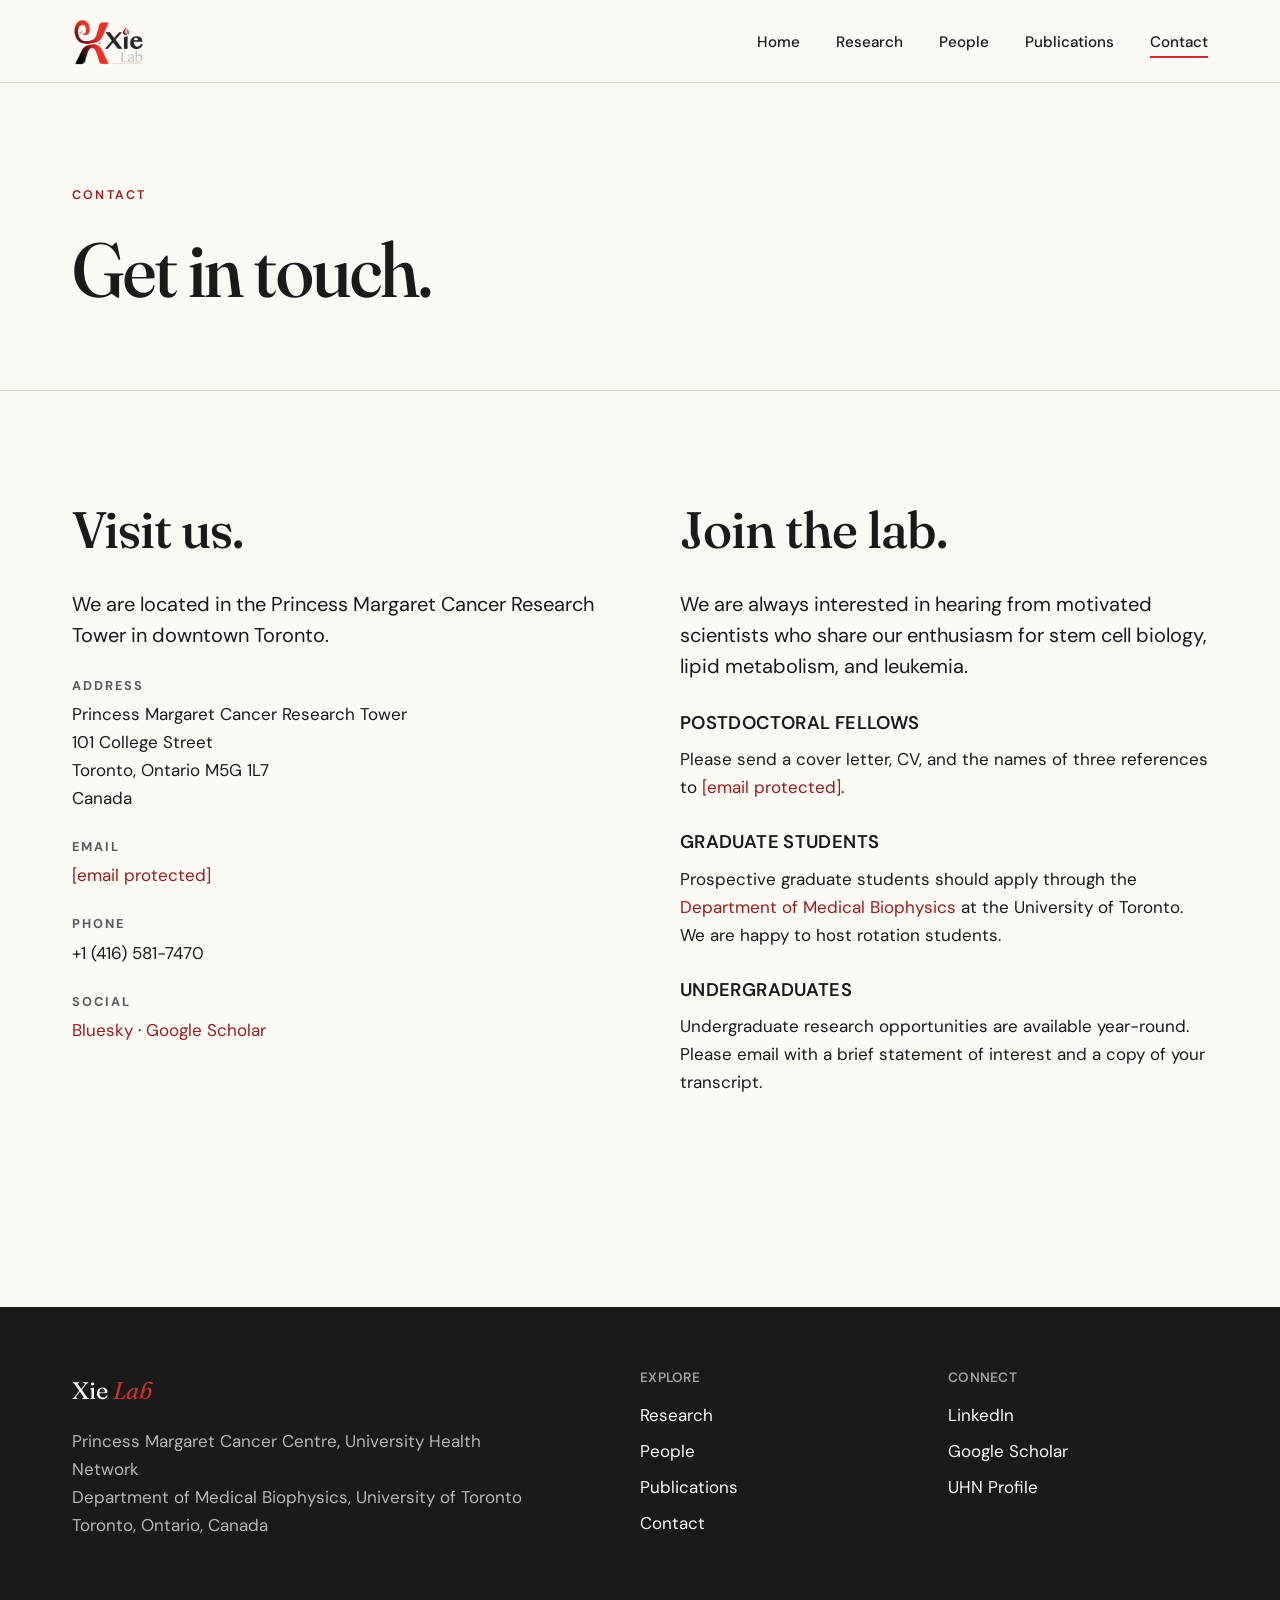
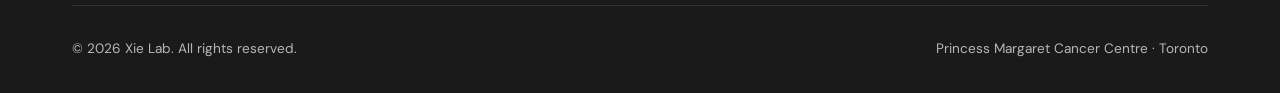
==== contact.html @ 69096cea "Update link from Bluesky to LinkedIn" ====
<!DOCTYPE html>
<html lang="en">
<head>
  <meta charset="UTF-8">
  <meta name="viewport" content="width=device-width, initial-scale=1.0">
  <title>Contact — Xie Lab</title>
  <link rel="preconnect" href="https://fonts.googleapis.com">
  <link rel="preconnect" href="https://fonts.gstatic.com" crossorigin>
  <link href="https://fonts.googleapis.com/css2?family=Fraunces:ital,opsz,wght,SOFT@0,9..144,300..700,30..100;1,9..144,300..700,30..100&family=DM+Sans:wght@400;500;600;700&display=swap" rel="stylesheet">
  <link rel="icon" type="image/png" href="xie_logo.png">
  <style>
/* ============================================================
   Xie Lab — Stylesheet
   Fonts: Fraunces (display) + DM Sans (body) via Google Fonts
   ============================================================ */

:root {
  --bg: #FBF9F4;
  --bg-alt: #F2EBE3;
  --ink: #1A1A1A;
  --ink-muted: #5A5A5A;
  --rule: #D9D3C5;
  --brand: #9B1B1B;        /* deep crimson — matches logo */
  --brand-soft: #B8302E;
  --accent: #C8312D;       /* brighter red for stats/CTAs */
  --max: 1200px;
}

* { box-sizing: border-box; margin: 0; padding: 0; }

html { scroll-behavior: smooth; }

body {
  background: var(--bg);
  color: var(--ink);
  font-family: 'DM Sans', system-ui, sans-serif;
  font-size: 17px;
  line-height: 1.65;
  -webkit-font-smoothing: antialiased;
}

/* ---------- Typography ---------- */
h1, h2, h3, h4 {
  font-family: 'Fraunces', Georgia, serif;
  font-weight: 500;
  line-height: 1.05;
  letter-spacing: -0.02em;
  color: var(--ink);
}

h1 { font-size: clamp(2.5rem, 6vw, 5.5rem); font-variation-settings: "SOFT" 30, "opsz" 144; }
h2 { font-size: clamp(2rem, 4vw, 3.25rem); }
h3 { font-size: clamp(1.4rem, 2.5vw, 2rem); font-weight: 400; font-style: italic; }
h4 { font-size: 1.15rem; font-weight: 600; letter-spacing: 0.02em; text-transform: uppercase; font-family: 'DM Sans', sans-serif; }

p { margin-bottom: 1.1em; }
p.lead { font-size: 1.25rem; line-height: 1.55; color: var(--ink); max-width: 60ch; }

a { color: var(--brand); text-decoration: none; transition: color .2s; }
a:hover { color: var(--accent); }

.eyebrow {
  font-size: 0.78rem;
  font-weight: 600;
  letter-spacing: 0.18em;
  text-transform: uppercase;
  color: var(--brand);
  margin-bottom: 1.5rem;
  display: inline-block;
}

/* ---------- Layout ---------- */
.container { max-width: var(--max); margin: 0 auto; padding: 0 2rem; }
.container-narrow { max-width: 780px; margin: 0 auto; padding: 0 2rem; }

section { padding: 7rem 0; }

/* ---------- Header / Nav ---------- */
.site-header {
  position: sticky;
  top: 0;
  z-index: 100;
  background: rgba(251, 249, 244, 0.92);
  backdrop-filter: blur(10px);
  border-bottom: 1px solid var(--rule);
}
.nav {
  max-width: var(--max);
  margin: 0 auto;
  padding: 1rem 2rem;
  display: flex;
  align-items: center;
  justify-content: space-between;
}
.nav-logo img {
  height: 50px;
  width: auto;
  display: block;
}
.nav-links { display: flex; gap: 2.25rem; list-style: none; align-items: center; }
.nav-links a {
  color: var(--ink);
  font-size: 0.95rem;
  font-weight: 500;
  position: relative;
  padding: 0.25rem 0;
}
.nav-links a::after {
  content: '';
  position: absolute;
  left: 0; bottom: -2px;
  width: 0; height: 2px;
  background: var(--accent);
  transition: width .3s ease;
}
.nav-links a:hover::after,
.nav-links a.active::after { width: 100%; }

.nav-toggle { display: none; background: none; border: 0; font-size: 1.5rem; cursor: pointer; color: var(--ink); }

/* ---------- Hero ---------- */
.hero {
  padding: 6rem 0 5rem;
  position: relative;
  overflow: hidden;
}
.hero-grid {
  display: grid;
  grid-template-columns: 1.1fr 1fr;
  gap: 4rem;
  align-items: center;
}
.hero h1 { margin-bottom: 1.5rem; }
.hero h1 em {
  font-style: italic;
  color: var(--brand);
  font-variation-settings: "SOFT" 100;
}
.hero-tag {
  font-size: 1.2rem;
  color: var(--ink-muted);
  max-width: 50ch;
  margin-bottom: 2.5rem;
}
.hero-cta { display: flex; gap: 1rem; flex-wrap: wrap; }

.hero-image {
  aspect-ratio: 4 / 5;
  background: linear-gradient(135deg, #C8312D 0%, #9B1B1B 60%, #5A0F0F 100%);
  border-radius: 4px;
  position: relative;
  overflow: hidden;
  box-shadow: 0 30px 60px -20px rgba(155, 27, 27, 0.4);
}
.hero-image::before {
  content: '';
  position: absolute;
  inset: 0;
  background:
    radial-gradient(circle at 30% 20%, rgba(255, 200, 100, 0.2), transparent 50%),
    radial-gradient(circle at 70% 80%, rgba(255, 255, 255, 0.12), transparent 50%);
}
.hero-image::after {
  content: '';
  position: absolute;
  inset: 0;
  background-image: url("data:image/svg+xml;utf8,<svg xmlns='http://www.w3.org/2000/svg' width='60' height='60'><circle cx='30' cy='30' r='1' fill='white' opacity='0.3'/></svg>");
  opacity: 0.4;
}

/* ---------- Buttons ---------- */
.btn {
  display: inline-block;
  padding: 0.95rem 1.8rem;
  font-size: 0.95rem;
  font-weight: 600;
  letter-spacing: 0.02em;
  border-radius: 2px;
  transition: all .25s;
  cursor: pointer;
  border: 1.5px solid transparent;
}
.btn-primary {
  background: var(--brand);
  color: var(--bg);
  border-color: var(--brand);
}
.btn-primary:hover { background: var(--accent); border-color: var(--accent); color: white; }
.btn-ghost {
  background: transparent;
  color: var(--ink);
  border-color: var(--ink);
}
.btn-ghost:hover { background: var(--ink); color: var(--bg); }

.arrow-link {
  display: inline-flex;
  align-items: center;
  gap: 0.5rem;
  font-weight: 600;
  font-size: 0.95rem;
  color: var(--brand);
  text-transform: uppercase;
  letter-spacing: 0.1em;
}
.arrow-link::after {
  content: '→';
  transition: transform .2s;
}
.arrow-link:hover::after { transform: translateX(4px); }

/* ---------- Mission / story sections ---------- */
.story { background: var(--bg-alt); }
.story-block { display: grid; grid-template-columns: 1fr 1fr; gap: 5rem; align-items: start; }
.story-block + .story-block { margin-top: 6rem; }
.story-block.reverse { direction: rtl; }
.story-block.reverse > * { direction: ltr; }

/* ---------- Stat callout ---------- */
.stat-callout {
  text-align: center;
  padding: 6rem 2rem;
  border-top: 1px solid var(--rule);
  border-bottom: 1px solid var(--rule);
  background: var(--bg);
}
.stat-number {
  font-family: 'Fraunces', serif;
  font-size: clamp(7rem, 18vw, 14rem);
  font-weight: 300;
  line-height: 1;
  color: var(--accent);
  font-variation-settings: "SOFT" 100, "opsz" 144;
  display: block;
  margin: 0.5rem 0;
}
.stat-label {
  font-size: 0.85rem;
  font-weight: 600;
  letter-spacing: 0.25em;
  text-transform: uppercase;
  color: var(--ink-muted);
}

/* ---------- Research areas ---------- */
.research-grid {
  display: grid;
  grid-template-columns: repeat(3, 1fr);
  gap: 0;
  margin-top: 4rem;
  border-top: 1px solid var(--rule);
}
.research-card {
  padding: 3rem 2rem;
  border-right: 1px solid var(--rule);
  border-bottom: 1px solid var(--rule);
  transition: background .25s;
  display: block;
  color: var(--ink);
}
.research-card:last-child { border-right: none; }
.research-card:hover { background: var(--bg-alt); color: var(--ink); }
.research-num {
  font-family: 'Fraunces', serif;
  font-style: italic;
  font-size: 3rem;
  color: var(--accent);
  display: block;
  margin-bottom: 1rem;
}
.research-card h3 { margin-bottom: 1rem; font-style: normal; font-weight: 500; }

/* ---------- Funders ---------- */
.funders {
  background: var(--bg-alt);
  padding: 5rem 0;
  text-align: center;
}
.funders h4 { color: var(--ink-muted); margin-bottom: 3rem; }
.funder-grid {
  display: grid;
  grid-template-columns: repeat(auto-fit, minmax(160px, 1fr));
  gap: 2.5rem;
  max-width: 900px;
  margin: 0 auto;
  align-items: center;
}
.funder-logo {
  height: 60px;
  display: flex;
  align-items: center;
  justify-content: center;
  font-family: 'Fraunces', serif;
  font-style: italic;
  color: var(--ink-muted);
  border: 1px dashed var(--rule);
  border-radius: 4px;
  padding: 1rem;
  font-size: 0.9rem;
  text-align: center;
}

/* ---------- Footer ---------- */
.site-footer {
  background: var(--ink);
  color: var(--bg);
  padding: 4rem 0 2rem;
}
.site-footer a { color: var(--bg); }
.site-footer a:hover { color: var(--accent); }
.footer-grid {
  display: grid;
  grid-template-columns: 2fr 1fr 1fr;
  gap: 3rem;
  margin-bottom: 3rem;
}
.footer-grid h4 { color: var(--bg); opacity: 0.6; margin-bottom: 1rem; font-size: 0.85rem; }
.footer-grid ul { list-style: none; }
.footer-grid li { margin-bottom: 0.5rem; }
.footer-bottom {
  padding-top: 2rem;
  border-top: 1px solid rgba(255,255,255,0.15);
  display: flex;
  justify-content: space-between;
  font-size: 0.85rem;
  opacity: 0.7;
}
.footer-logo {
  font-family: 'Fraunces', serif;
  font-size: 1.5rem;
  color: var(--bg);
  margin-bottom: 1rem;
  display: block;
}
.footer-logo em { color: var(--accent); font-style: italic; }

/* ---------- Page Header (for inner pages) ---------- */
.page-header {
  padding: 6rem 0 4rem;
  border-bottom: 1px solid var(--rule);
}
.page-header h1 { margin-bottom: 1rem; }

/* ---------- People ---------- */
.people-section { padding: 5rem 0; }
.people-section + .people-section { padding-top: 0; }
.people-grid {
  display: grid;
  grid-template-columns: repeat(auto-fill, minmax(240px, 1fr));
  gap: 3rem;
  margin-top: 3rem;
}
.person-card .photo {
  aspect-ratio: 1 / 1.15;
  background: var(--bg-alt);
  border-radius: 2px;
  margin-bottom: 1rem;
  display: flex;
  align-items: center;
  justify-content: center;
  font-family: 'Fraunces', serif;
  font-style: italic;
  font-size: 3rem;
  color: var(--brand);
  background-image: linear-gradient(135deg, #F0DDD8 0%, #F2EBE3 100%);
}
.person-card h4 { font-size: 1.1rem; text-transform: none; letter-spacing: 0; margin-bottom: 0.25rem; font-family: 'DM Sans', sans-serif; }
.person-card p { font-size: 0.9rem; color: var(--ink-muted); margin: 0; }

/* ---------- Publications ---------- */
.pub-list { list-style: none; }
.pub-item {
  padding: 2rem 0;
  border-bottom: 1px solid var(--rule);
  display: grid;
  grid-template-columns: 80px 1fr;
  gap: 2rem;
  align-items: start;
}
.pub-year {
  font-family: 'Fraunces', serif;
  font-style: italic;
  font-size: 1.5rem;
  color: var(--accent);
}
.pub-title { font-weight: 600; margin-bottom: 0.5rem; font-size: 1.05rem; }
.pub-authors { color: var(--ink-muted); font-size: 0.95rem; margin-bottom: 0.5rem; }
.pub-journal { font-style: italic; font-size: 0.9rem; color: var(--ink-muted); }
.pub-journal a { color: var(--brand); font-style: normal; font-weight: 500; }

/* ---------- Contact ---------- */
.contact-grid { display: grid; grid-template-columns: 1fr 1fr; gap: 5rem; }
.contact-info p { margin-bottom: 0.5rem; }
.contact-info strong { display: block; font-size: 0.8rem; letter-spacing: 0.15em; text-transform: uppercase; color: var(--ink-muted); margin-top: 1.5rem; margin-bottom: 0.25rem; }

/* ---------- Animations ---------- */
@keyframes rise {
  from { opacity: 0; transform: translateY(20px); }
  to { opacity: 1; transform: translateY(0); }
}
.rise { animation: rise .8s ease-out backwards; }
.rise.d1 { animation-delay: 0.1s; }
.rise.d2 { animation-delay: 0.25s; }
.rise.d3 { animation-delay: 0.4s; }
.rise.d4 { animation-delay: 0.55s; }

/* ---------- Responsive ---------- */
@media (max-width: 860px) {
  section { padding: 4rem 0; }
  .hero { padding: 3rem 0; }
  .hero-grid,
  .story-block,
  .research-grid,
  .footer-grid,
  .contact-grid { grid-template-columns: 1fr; gap: 2.5rem; }
  .research-card { border-right: none; }
  .nav-logo img { height: 40px; }
  .nav-links {
    display: none;
    position: absolute;
    top: 100%; left: 0; right: 0;
    background: var(--bg);
    flex-direction: column;
    padding: 2rem;
    gap: 1.5rem;
    border-bottom: 1px solid var(--rule);
  }
  .nav-links.open { display: flex; }
  .nav-toggle { display: block; }
  .pub-item { grid-template-columns: 1fr; gap: 0.5rem; }
  .footer-bottom { flex-direction: column; gap: 1rem; }
}

</style>
</head>
<body>

  <header class="site-header">
    <nav class="nav">
      <a href="index.html" class="nav-logo"><img src="xie_logo.png" alt="Xie Lab"></a>
      <button class="nav-toggle" aria-label="Toggle menu">☰</button>
      <ul class="nav-links">
        <li><a href="index.html">Home</a></li>
        <li><a href="research.html">Research</a></li>
        <li><a href="people.html">People</a></li>
        <li><a href="publications.html">Publications</a></li>
        <li><a href="contact.html" class="active">Contact</a></li>
      </ul>
    </nav>
  </header>

  <section class="page-header">
    <div class="container">
      <span class="eyebrow rise">Contact</span>
      <h1 class="rise d1">Get in touch.</h1>
    </div>
  </section>

  <section>
    <div class="container">
      <div class="contact-grid">

        <div class="contact-info">
          <h2 style="margin-bottom: 2rem;">Visit us.</h2>

          <p class="lead">
            We are located in the Princess Margaret Cancer Research Tower in downtown Toronto.
          </p>

          <p><strong>Address</strong>
            Princess Margaret Cancer Research Tower<br>
            101 College Street<br>
            Toronto, Ontario M5G 1L7<br>
            Canada
          </p>

          <p><strong>Email</strong>
            <a href="mailto:[email protected]">[email protected]</a>
          </p>

          <p><strong>Phone</strong>
            +1 (416) 581-7470
          </p>

          <p><strong>Social</strong>
            <a href="https://bsky.app/profile/stephxie.bsky.social">Bluesky</a> ·
            <a href="https://scholar.google.com/citations?user=MbxBhZsAAAAJ">Google Scholar</a>
          </p>
        </div>

        <div>
          <h2 style="margin-bottom: 2rem;">Join the lab.</h2>

          <p class="lead">
            We are always interested in hearing from motivated scientists who share our enthusiasm
            for stem cell biology, lipid metabolism, and leukemia.
          </p>

          <h4 style="margin-top: 2rem; margin-bottom: 0.75rem;">Postdoctoral fellows</h4>
          <p>
            Please send a cover letter, CV, and the names of three references to
            <a href="mailto:[email protected]">[email protected]</a>.
          </p>

          <h4 style="margin-top: 2rem; margin-bottom: 0.75rem;">Graduate students</h4>
          <p>
            Prospective graduate students should apply through the
            <a href="https://medbio.utoronto.ca/">Department of Medical Biophysics</a>
            at the University of Toronto. We are happy to host rotation students.
          </p>

          <h4 style="margin-top: 2rem; margin-bottom: 0.75rem;">Undergraduates</h4>
          <p>
            Undergraduate research opportunities are available year-round. Please email
            with a brief statement of interest and a copy of your transcript.
          </p>
        </div>

      </div>
    </div>
  </section>

  <footer class="site-footer" style="margin-top: 5rem;">
    <div class="container">
      <div class="footer-grid">
        <div>
          <span class="footer-logo">Xie <em>Lab</em></span>
          <p style="opacity: 0.7; max-width: 40ch;">
            Princess Margaret Cancer Centre, University Health Network<br>
            Department of Medical Biophysics, University of Toronto<br>
            Toronto, Ontario, Canada
          </p>
        </div>
        <div>
          <h4>Explore</h4>
          <ul>
            <li><a href="research.html">Research</a></li>
            <li><a href="people.html">People</a></li>
            <li><a href="publications.html">Publications</a></li>
            <li><a href="contact.html">Contact</a></li>
          </ul>
        </div>
        <div>
          <h4>Connect</h4>
          <ul>
            <li><a href="https://bsky.app/profile/stephxie.bsky.social">LinkedIn</a></li>
            <li><a href="https://scholar.google.com/citations?user=MbxBhZsAAAAJ">Google Scholar</a></li>
            <li><a href="https://www.uhnresearch.ca/researcher/stephanie-xie">UHN Profile</a></li>
          </ul>
        </div>
      </div>
      <div class="footer-bottom">
        <span>© <span id="year"></span> Xie Lab. All rights reserved.</span>
        <span>Princess Margaret Cancer Centre · Toronto</span>
      </div>
    </div>
  </footer>

  <script>
    document.querySelector('.nav-toggle').addEventListener('click', function() {
      document.querySelector('.nav-links').classList.toggle('open');
    });
    document.getElementById('year').textContent = new Date().getFullYear();
  </script>

</body>
</html>
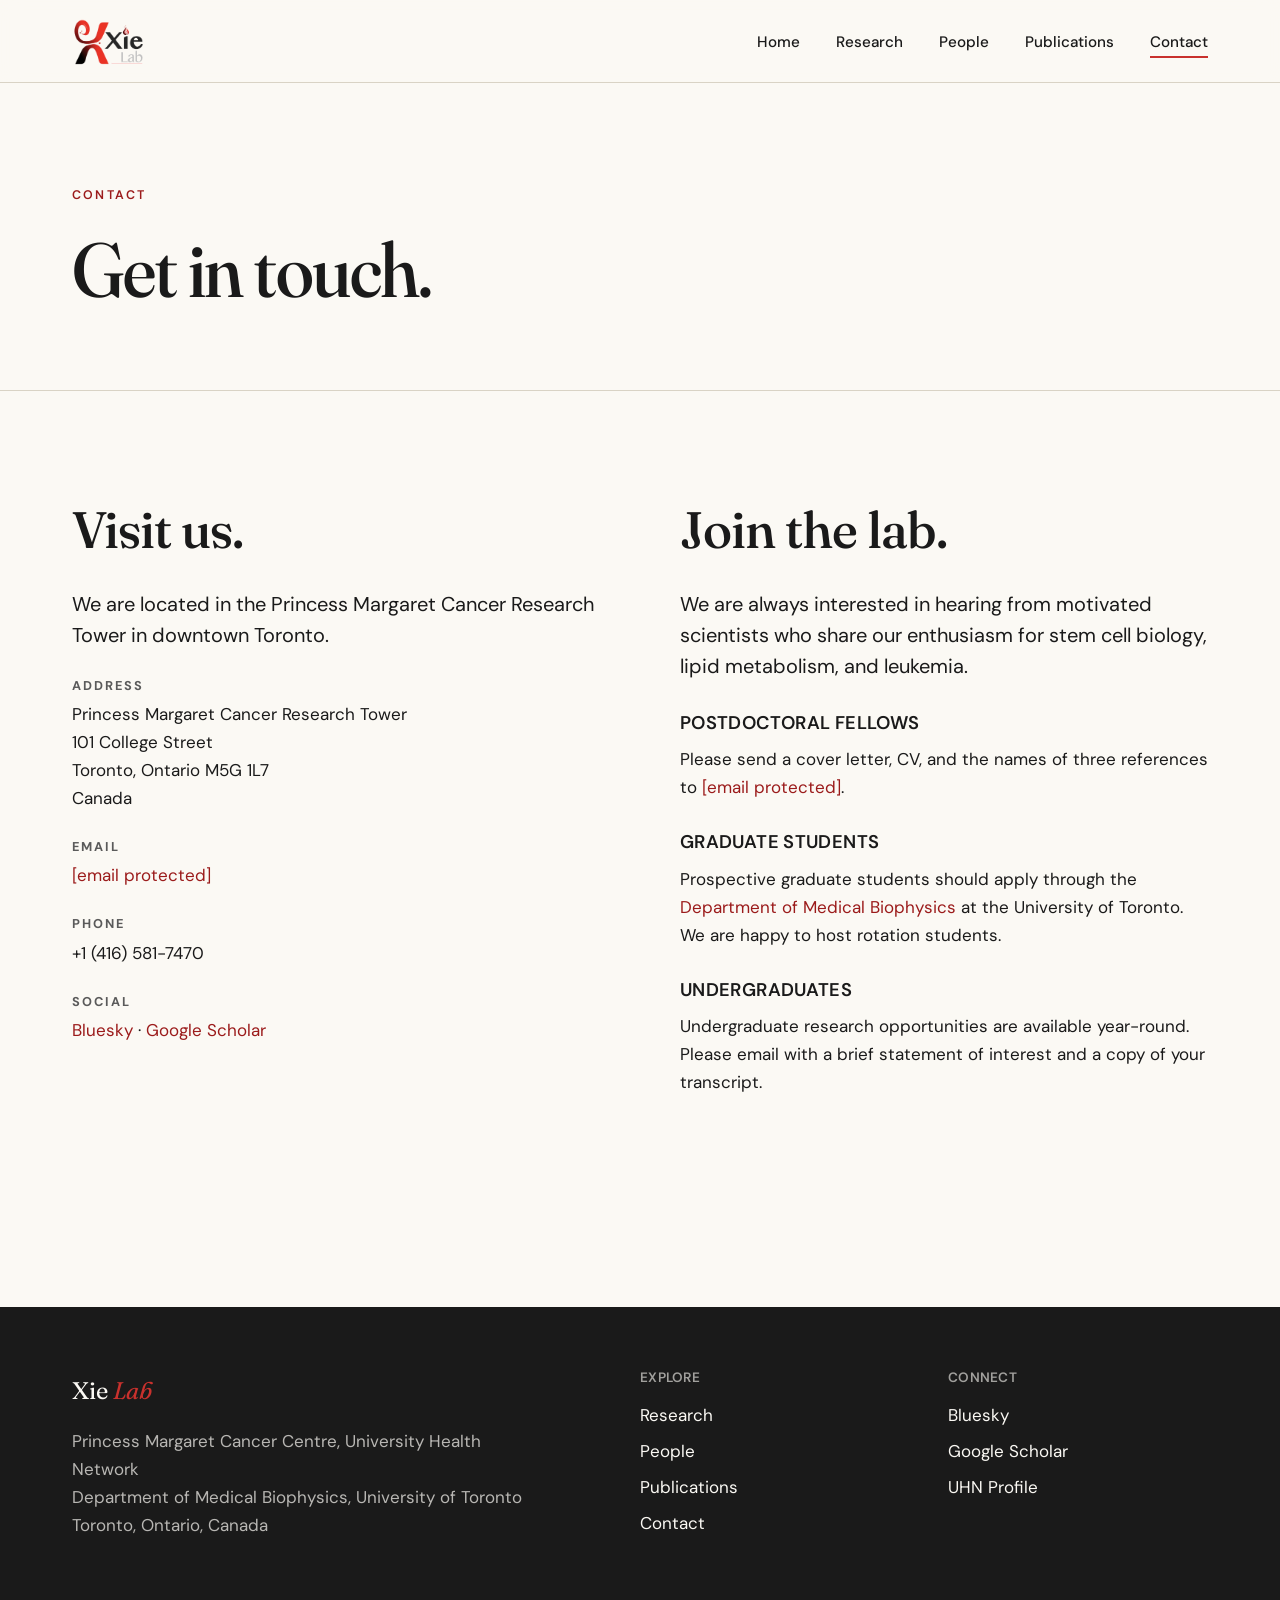
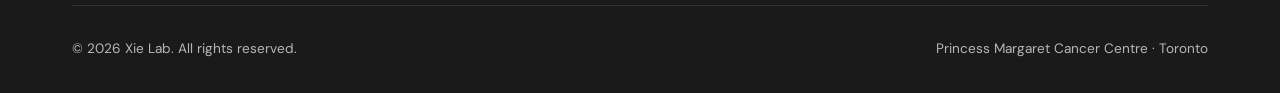
==== commit 07518b02: "Add files via upload" ====
--- a/contact.html
+++ b/contact.html
@@ -543,7 +543,7 @@
         <div>
           <h4>Connect</h4>
           <ul>
-            <li><a href="https://bsky.app/profile/stephxie.bsky.social">LinkedIn</a></li>
+            <li><a href="https://bsky.app/profile/stephxie.bsky.social">Bluesky</a></li>
             <li><a href="https://scholar.google.com/citations?user=MbxBhZsAAAAJ">Google Scholar</a></li>
             <li><a href="https://www.uhnresearch.ca/researcher/stephanie-xie">UHN Profile</a></li>
           </ul>
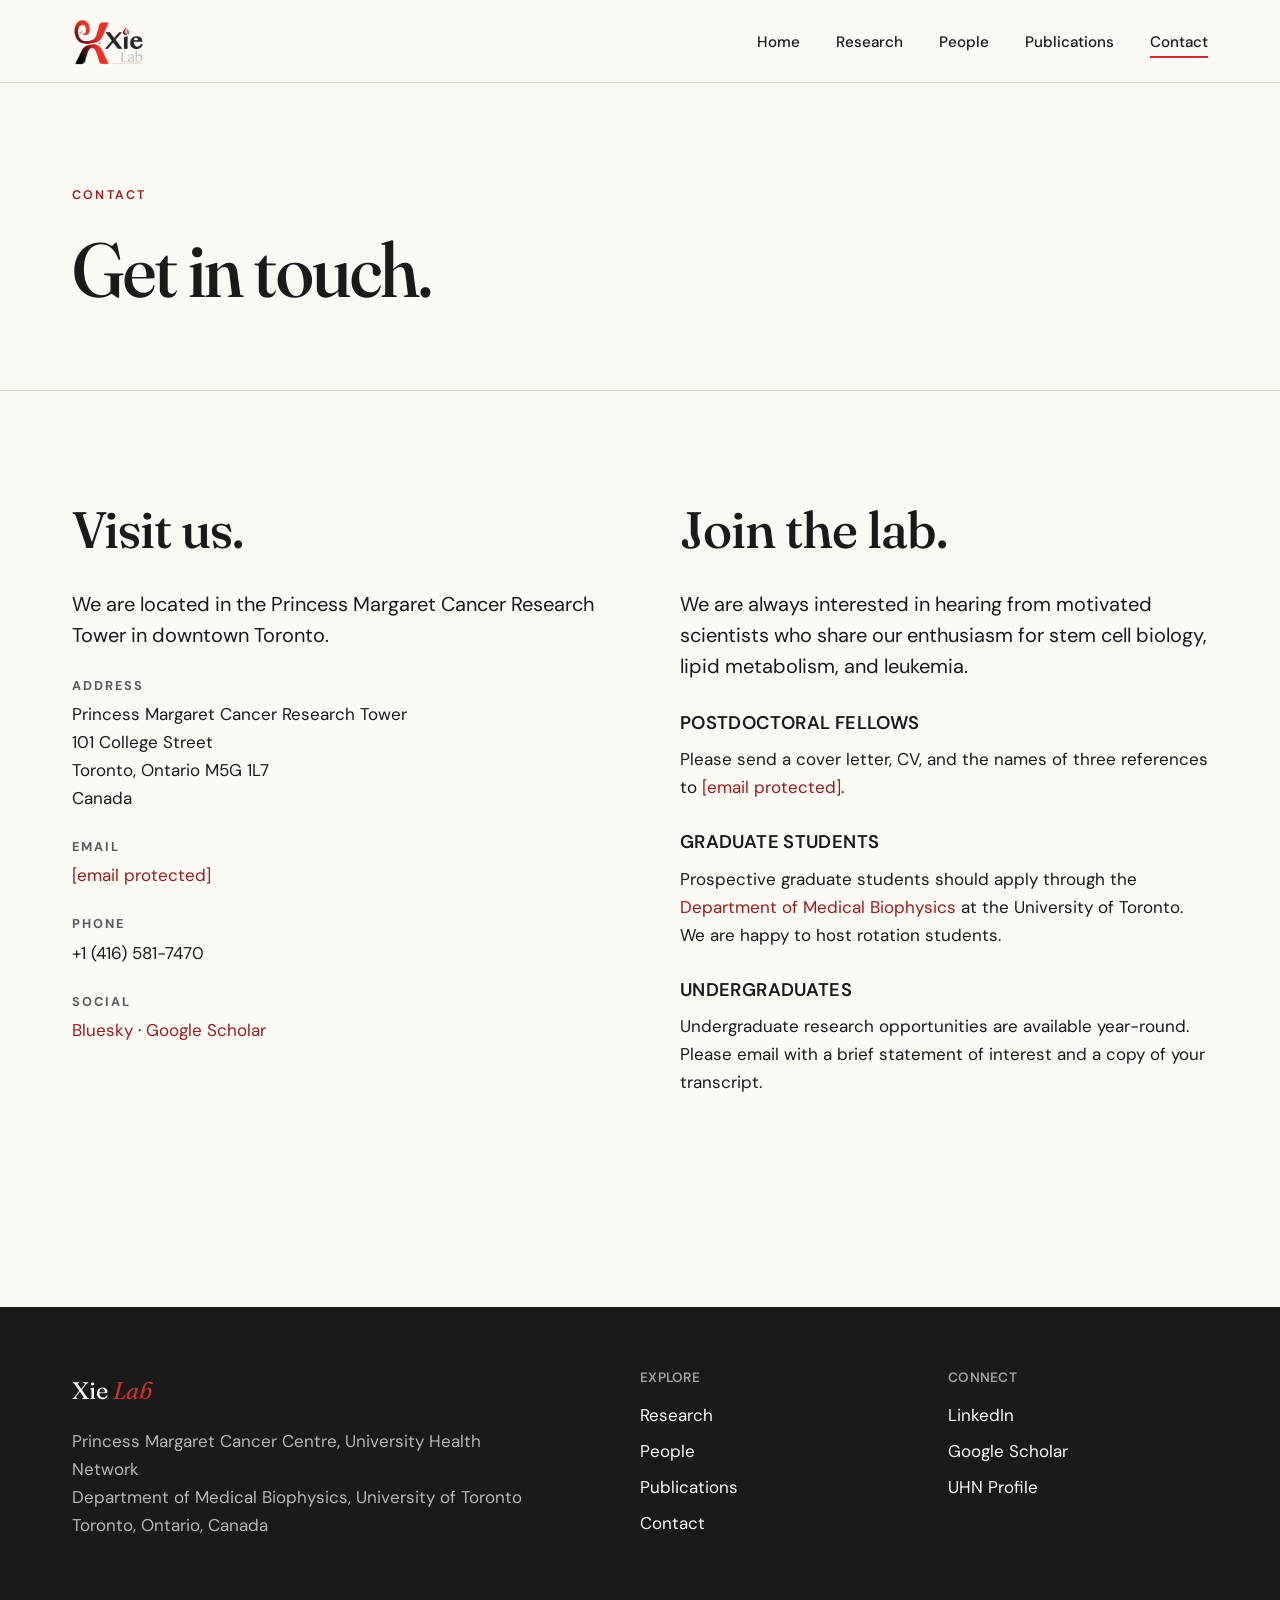
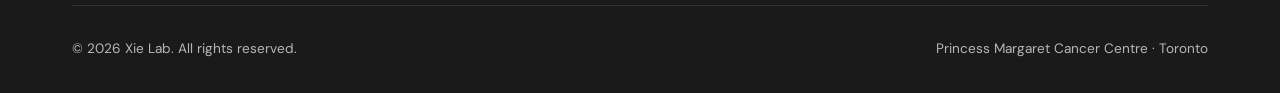
==== commit 6c86ca6b: "Update contact.html" ====
--- a/contact.html
+++ b/contact.html
@@ -543,7 +543,7 @@
         <div>
           <h4>Connect</h4>
           <ul>
-            <li><a href="https://bsky.app/profile/stephxie.bsky.social">Bluesky</a></li>
+            <li><a href="https://bsky.app/profile/stephxie.bsky.social">LinkedIn</a></li>
             <li><a href="https://scholar.google.com/citations?user=MbxBhZsAAAAJ">Google Scholar</a></li>
             <li><a href="https://www.uhnresearch.ca/researcher/stephanie-xie">UHN Profile</a></li>
           </ul>
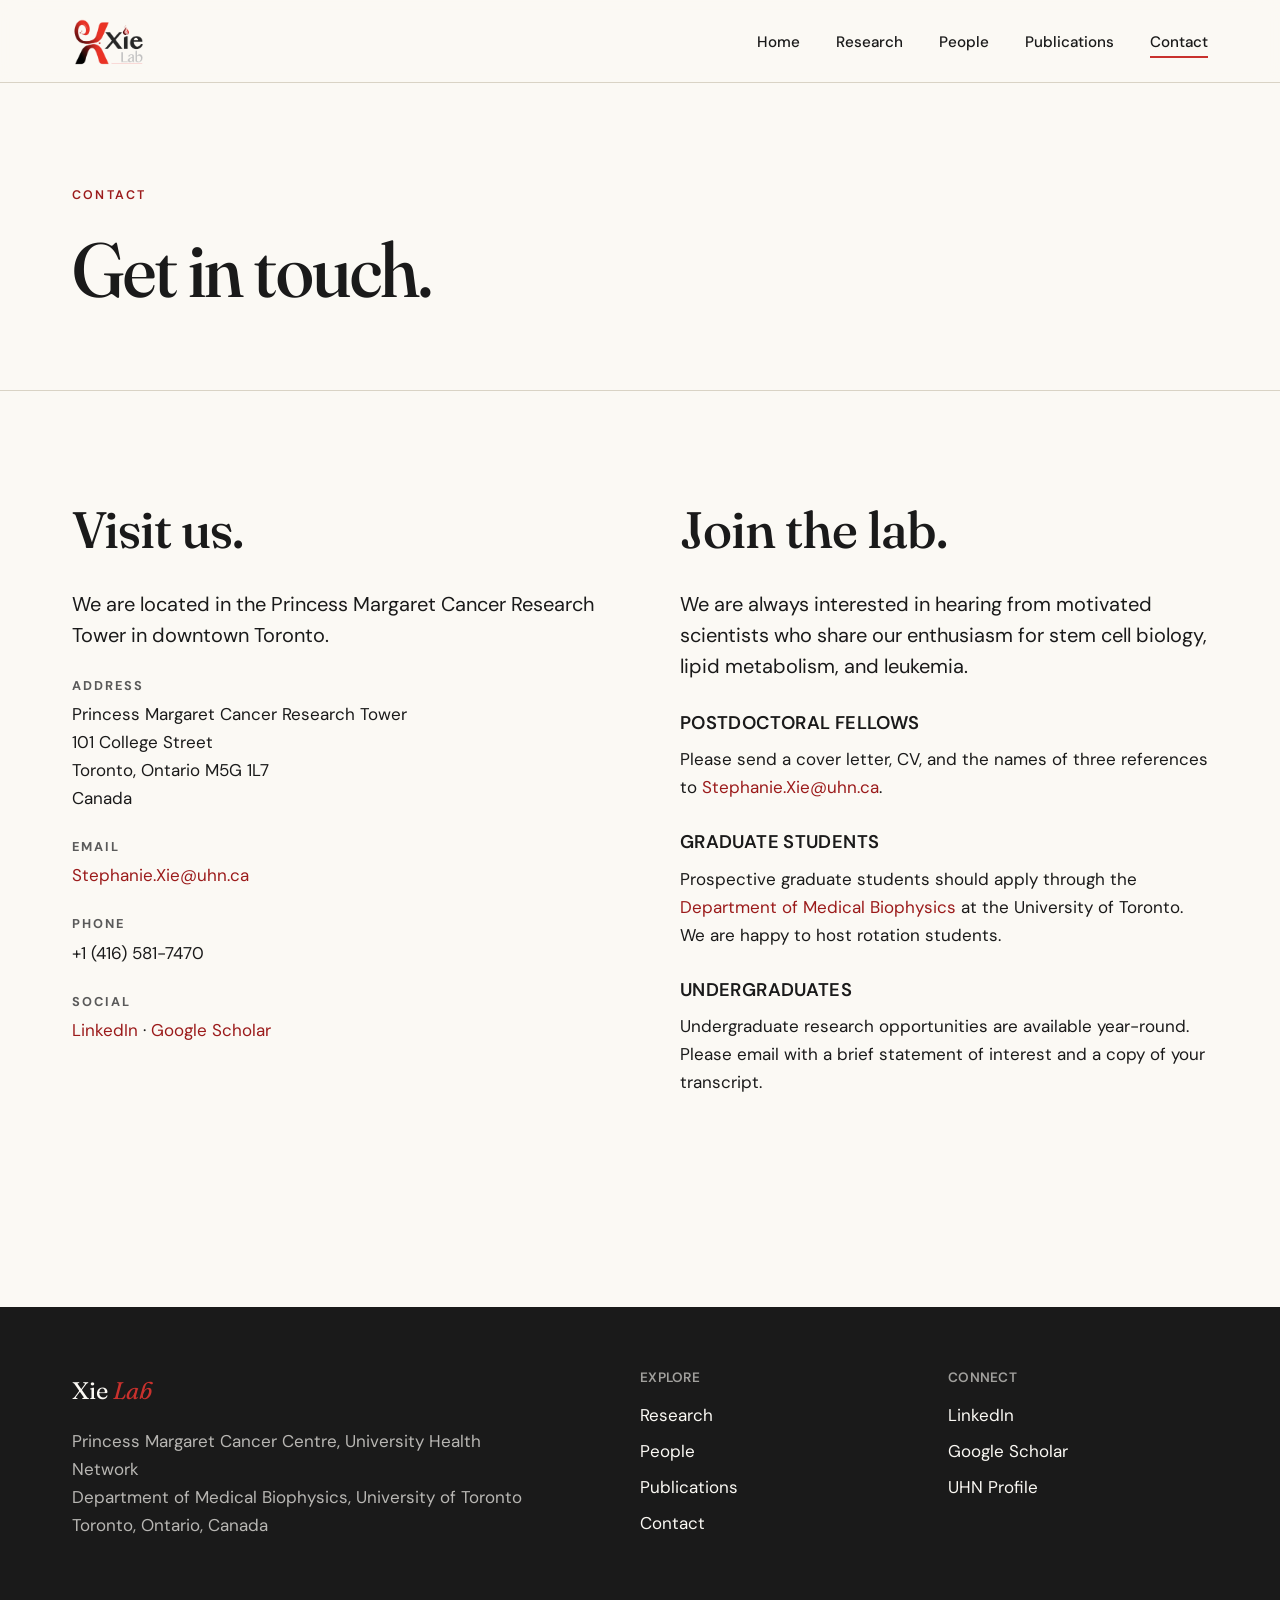
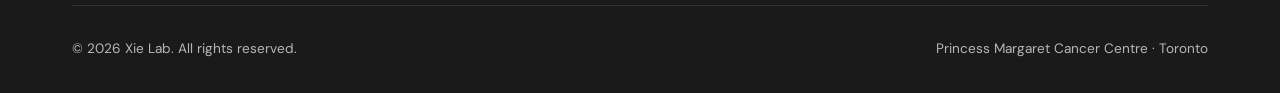
==== commit 7759caad: "Update contact.html" ====
--- a/contact.html
+++ b/contact.html
@@ -475,7 +475,7 @@
           </p>
 
           <p><strong>Email</strong>
-            <a href="mailto:[email protected]">[email protected]</a>
+            <a href="mailto:[email protected]">Stephanie.Xie@uhn.ca</a>
           </p>
 
           <p><strong>Phone</strong>
@@ -483,7 +483,7 @@
           </p>
 
           <p><strong>Social</strong>
-            <a href="https://bsky.app/profile/stephxie.bsky.social">Bluesky</a> ·
+            <a href="https://bsky.app/profile/stephxie.bsky.social">LinkedIn</a> ·
             <a href="https://scholar.google.com/citations?user=MbxBhZsAAAAJ">Google Scholar</a>
           </p>
         </div>
@@ -499,7 +499,7 @@
           <h4 style="margin-top: 2rem; margin-bottom: 0.75rem;">Postdoctoral fellows</h4>
           <p>
             Please send a cover letter, CV, and the names of three references to
-            <a href="mailto:[email protected]">[email protected]</a>.
+            <a href="mailto:[email protected]">Stephanie.Xie@uhn.ca</a>.
           </p>
 
           <h4 style="margin-top: 2rem; margin-bottom: 0.75rem;">Graduate students</h4>
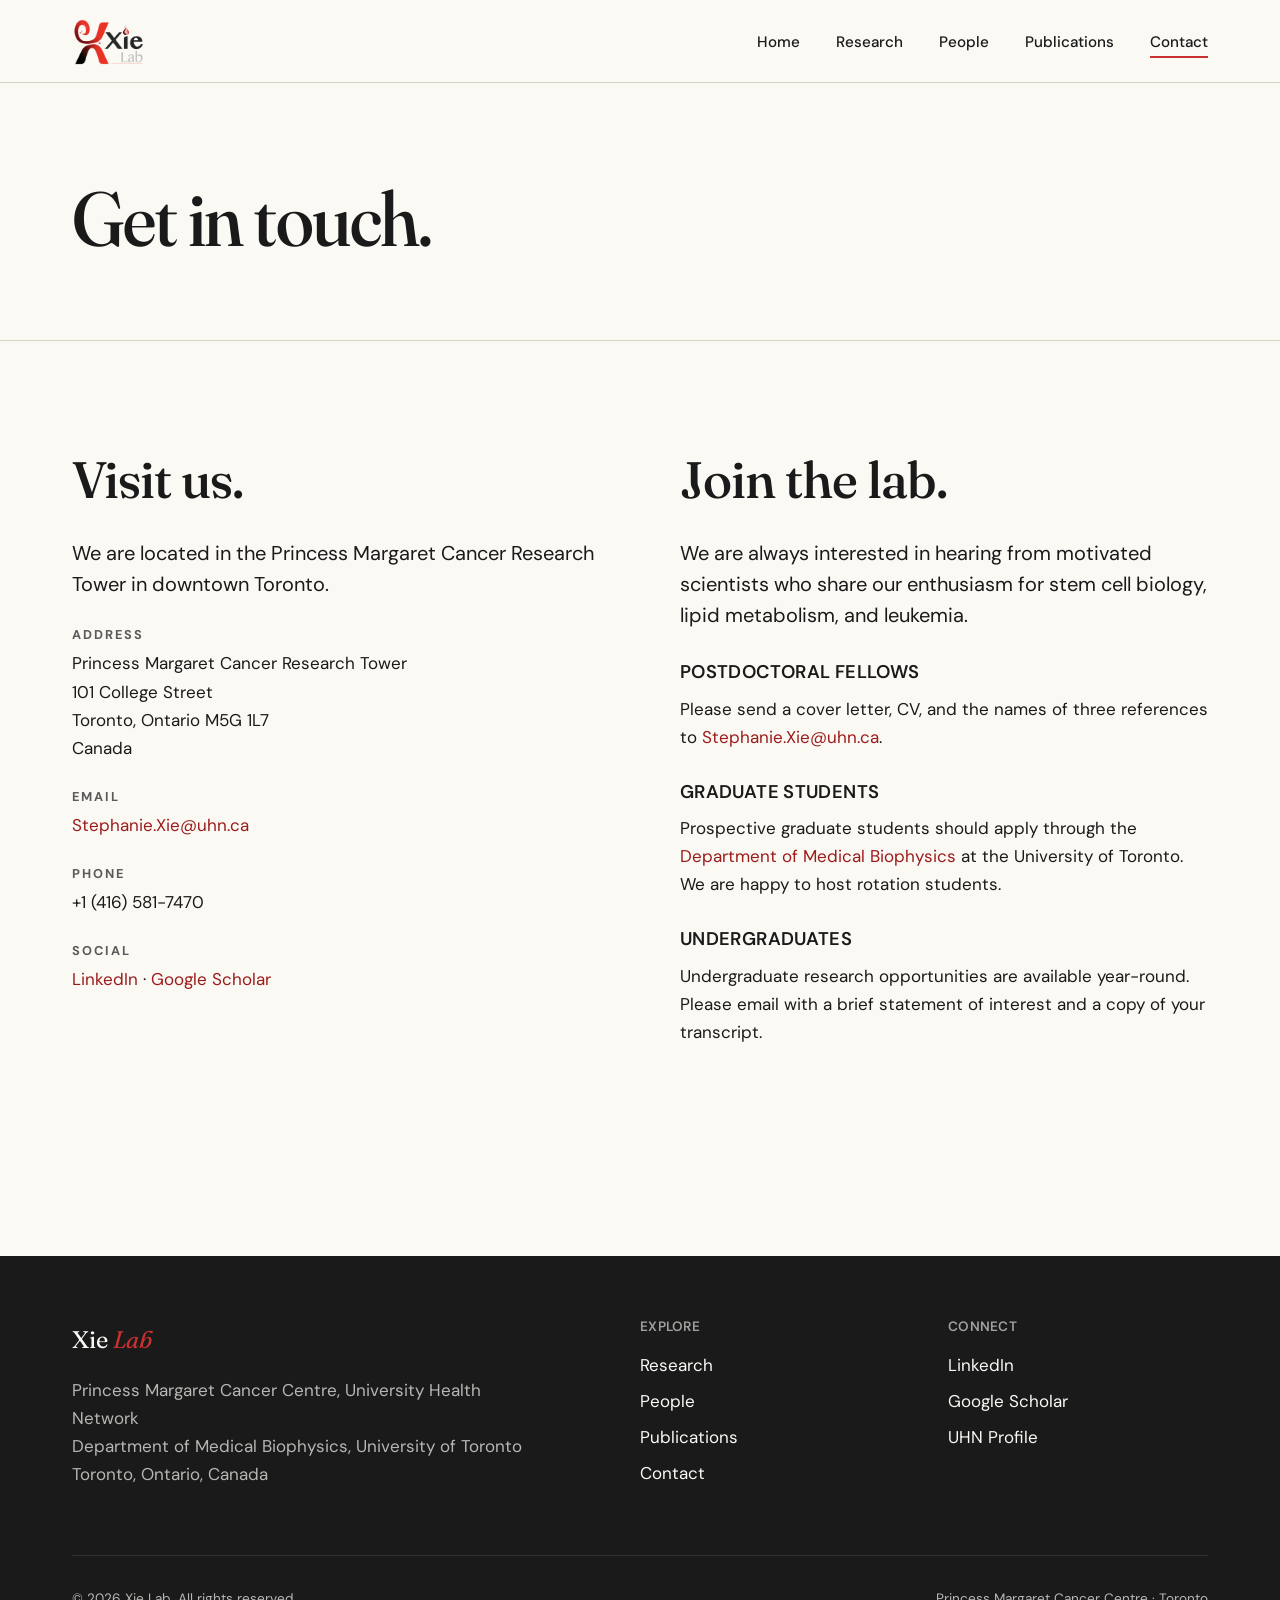
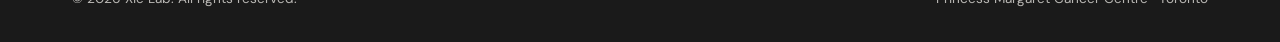
==== commit 00395d2f: "Polish site pages: People PI grid, lab photos, publications layout" ====
--- a/contact.html
+++ b/contact.html
@@ -451,7 +451,6 @@
 
   <section class="page-header">
     <div class="container">
-      <span class="eyebrow rise">Contact</span>
       <h1 class="rise d1">Get in touch.</h1>
     </div>
   </section>
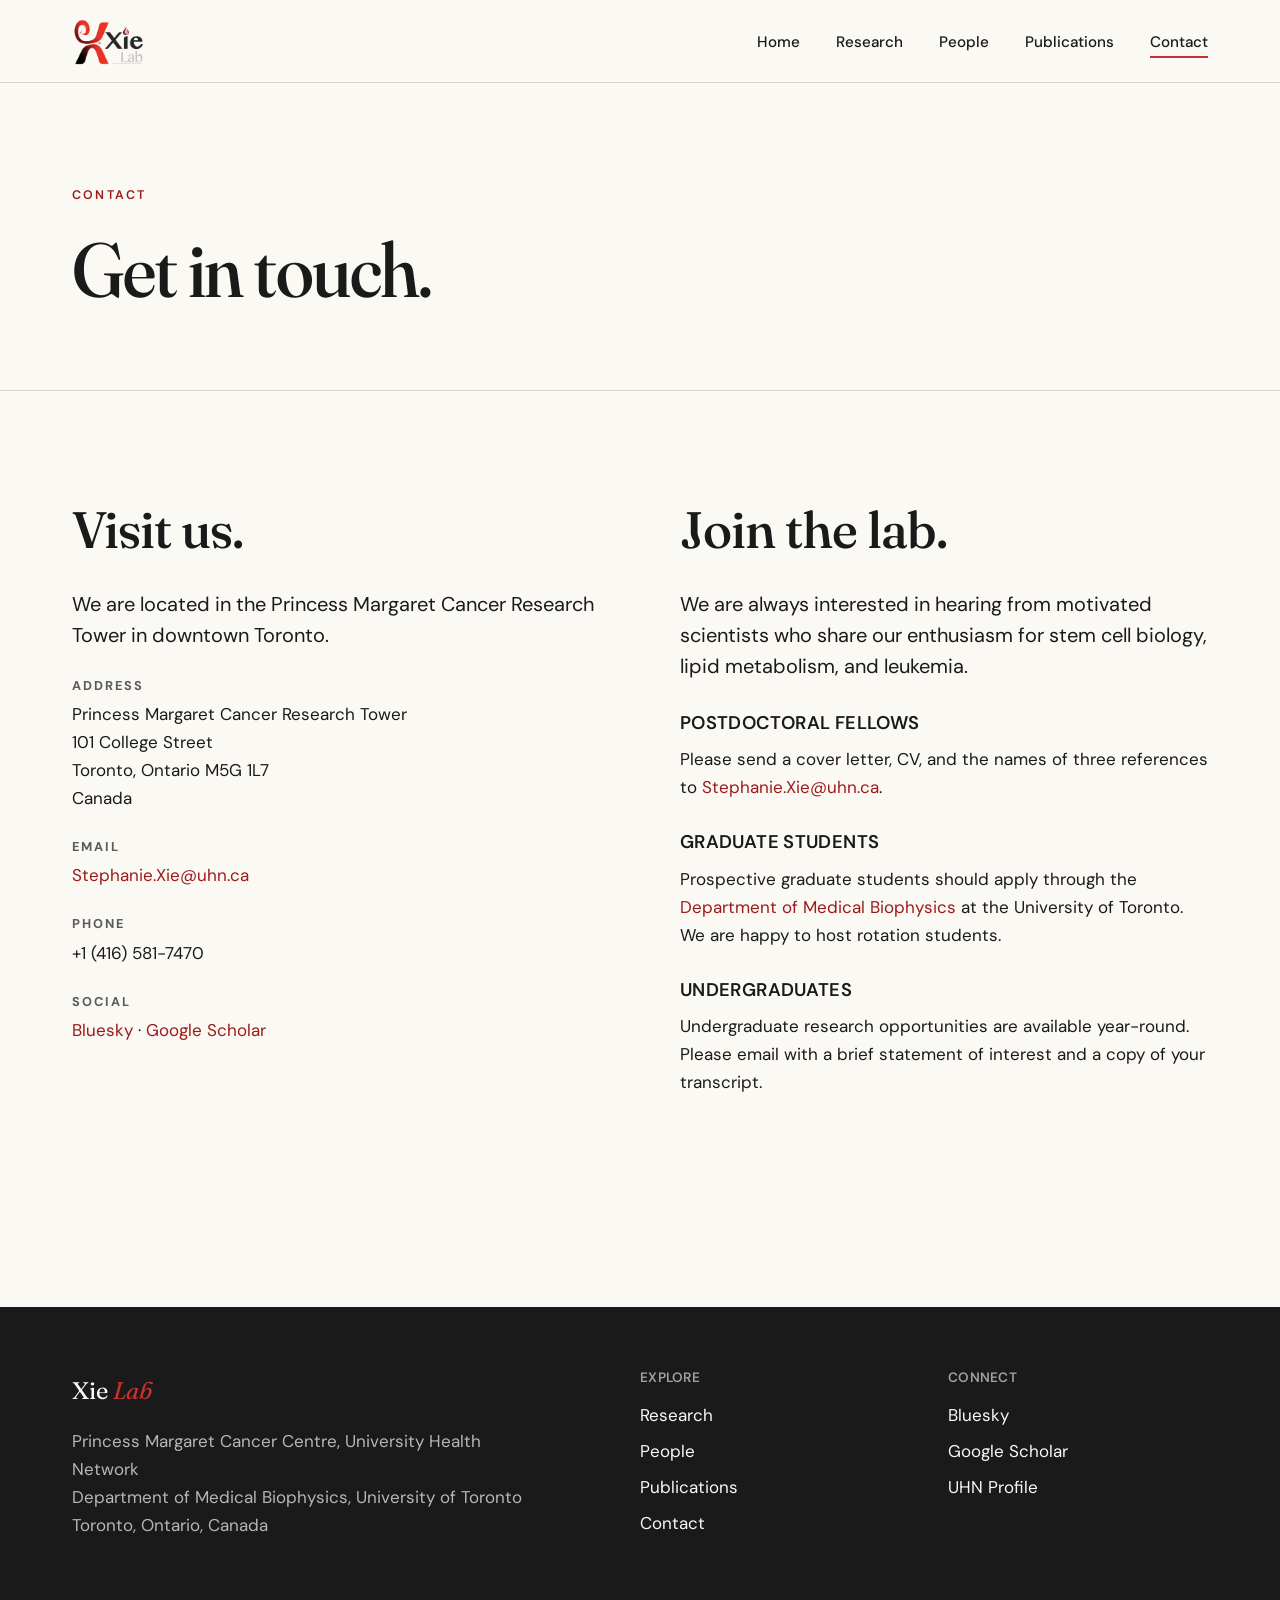
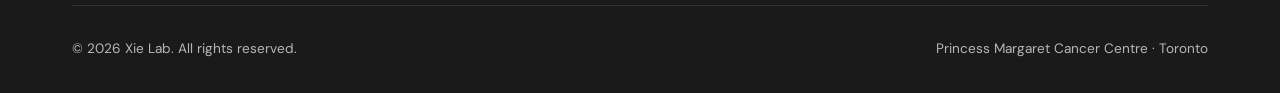
==== commit c6149aac: "Consolidate CSS, fix footer link label, add page headings - Extract duplicated inline <style> blocks" ====
--- a/contact.html
+++ b/contact.html
@@ -8,430 +8,7 @@
   <link rel="preconnect" href="https://fonts.gstatic.com" crossorigin>
   <link href="https://fonts.googleapis.com/css2?family=Fraunces:ital,opsz,wght,SOFT@0,9..144,300..700,30..100;1,9..144,300..700,30..100&family=DM+Sans:wght@400;500;600;700&display=swap" rel="stylesheet">
   <link rel="icon" type="image/png" href="xie_logo.png">
-  <style>
-/* ============================================================
-   Xie Lab — Stylesheet
-   Fonts: Fraunces (display) + DM Sans (body) via Google Fonts
-   ============================================================ */
-
-:root {
-  --bg: #FBF9F4;
-  --bg-alt: #F2EBE3;
-  --ink: #1A1A1A;
-  --ink-muted: #5A5A5A;
-  --rule: #D9D3C5;
-  --brand: #9B1B1B;        /* deep crimson — matches logo */
-  --brand-soft: #B8302E;
-  --accent: #C8312D;       /* brighter red for stats/CTAs */
-  --max: 1200px;
-}
-
-* { box-sizing: border-box; margin: 0; padding: 0; }
-
-html { scroll-behavior: smooth; }
-
-body {
-  background: var(--bg);
-  color: var(--ink);
-  font-family: 'DM Sans', system-ui, sans-serif;
-  font-size: 17px;
-  line-height: 1.65;
-  -webkit-font-smoothing: antialiased;
-}
-
-/* ---------- Typography ---------- */
-h1, h2, h3, h4 {
-  font-family: 'Fraunces', Georgia, serif;
-  font-weight: 500;
-  line-height: 1.05;
-  letter-spacing: -0.02em;
-  color: var(--ink);
-}
-
-h1 { font-size: clamp(2.5rem, 6vw, 5.5rem); font-variation-settings: "SOFT" 30, "opsz" 144; }
-h2 { font-size: clamp(2rem, 4vw, 3.25rem); }
-h3 { font-size: clamp(1.4rem, 2.5vw, 2rem); font-weight: 400; font-style: italic; }
-h4 { font-size: 1.15rem; font-weight: 600; letter-spacing: 0.02em; text-transform: uppercase; font-family: 'DM Sans', sans-serif; }
-
-p { margin-bottom: 1.1em; }
-p.lead { font-size: 1.25rem; line-height: 1.55; color: var(--ink); max-width: 60ch; }
-
-a { color: var(--brand); text-decoration: none; transition: color .2s; }
-a:hover { color: var(--accent); }
-
-.eyebrow {
-  font-size: 0.78rem;
-  font-weight: 600;
-  letter-spacing: 0.18em;
-  text-transform: uppercase;
-  color: var(--brand);
-  margin-bottom: 1.5rem;
-  display: inline-block;
-}
-
-/* ---------- Layout ---------- */
-.container { max-width: var(--max); margin: 0 auto; padding: 0 2rem; }
-.container-narrow { max-width: 780px; margin: 0 auto; padding: 0 2rem; }
-
-section { padding: 7rem 0; }
-
-/* ---------- Header / Nav ---------- */
-.site-header {
-  position: sticky;
-  top: 0;
-  z-index: 100;
-  background: rgba(251, 249, 244, 0.92);
-  backdrop-filter: blur(10px);
-  border-bottom: 1px solid var(--rule);
-}
-.nav {
-  max-width: var(--max);
-  margin: 0 auto;
-  padding: 1rem 2rem;
-  display: flex;
-  align-items: center;
-  justify-content: space-between;
-}
-.nav-logo img {
-  height: 50px;
-  width: auto;
-  display: block;
-}
-.nav-links { display: flex; gap: 2.25rem; list-style: none; align-items: center; }
-.nav-links a {
-  color: var(--ink);
-  font-size: 0.95rem;
-  font-weight: 500;
-  position: relative;
-  padding: 0.25rem 0;
-}
-.nav-links a::after {
-  content: '';
-  position: absolute;
-  left: 0; bottom: -2px;
-  width: 0; height: 2px;
-  background: var(--accent);
-  transition: width .3s ease;
-}
-.nav-links a:hover::after,
-.nav-links a.active::after { width: 100%; }
-
-.nav-toggle { display: none; background: none; border: 0; font-size: 1.5rem; cursor: pointer; color: var(--ink); }
-
-/* ---------- Hero ---------- */
-.hero {
-  padding: 6rem 0 5rem;
-  position: relative;
-  overflow: hidden;
-}
-.hero-grid {
-  display: grid;
-  grid-template-columns: 1.1fr 1fr;
-  gap: 4rem;
-  align-items: center;
-}
-.hero h1 { margin-bottom: 1.5rem; }
-.hero h1 em {
-  font-style: italic;
-  color: var(--brand);
-  font-variation-settings: "SOFT" 100;
-}
-.hero-tag {
-  font-size: 1.2rem;
-  color: var(--ink-muted);
-  max-width: 50ch;
-  margin-bottom: 2.5rem;
-}
-.hero-cta { display: flex; gap: 1rem; flex-wrap: wrap; }
-
-.hero-image {
-  aspect-ratio: 4 / 5;
-  background: linear-gradient(135deg, #C8312D 0%, #9B1B1B 60%, #5A0F0F 100%);
-  border-radius: 4px;
-  position: relative;
-  overflow: hidden;
-  box-shadow: 0 30px 60px -20px rgba(155, 27, 27, 0.4);
-}
-.hero-image::before {
-  content: '';
-  position: absolute;
-  inset: 0;
-  background:
-    radial-gradient(circle at 30% 20%, rgba(255, 200, 100, 0.2), transparent 50%),
-    radial-gradient(circle at 70% 80%, rgba(255, 255, 255, 0.12), transparent 50%);
-}
-.hero-image::after {
-  content: '';
-  position: absolute;
-  inset: 0;
-  background-image: url("data:image/svg+xml;utf8,<svg xmlns='http://www.w3.org/2000/svg' width='60' height='60'><circle cx='30' cy='30' r='1' fill='white' opacity='0.3'/></svg>");
-  opacity: 0.4;
-}
-
-/* ---------- Buttons ---------- */
-.btn {
-  display: inline-block;
-  padding: 0.95rem 1.8rem;
-  font-size: 0.95rem;
-  font-weight: 600;
-  letter-spacing: 0.02em;
-  border-radius: 2px;
-  transition: all .25s;
-  cursor: pointer;
-  border: 1.5px solid transparent;
-}
-.btn-primary {
-  background: var(--brand);
-  color: var(--bg);
-  border-color: var(--brand);
-}
-.btn-primary:hover { background: var(--accent); border-color: var(--accent); color: white; }
-.btn-ghost {
-  background: transparent;
-  color: var(--ink);
-  border-color: var(--ink);
-}
-.btn-ghost:hover { background: var(--ink); color: var(--bg); }
-
-.arrow-link {
-  display: inline-flex;
-  align-items: center;
-  gap: 0.5rem;
-  font-weight: 600;
-  font-size: 0.95rem;
-  color: var(--brand);
-  text-transform: uppercase;
-  letter-spacing: 0.1em;
-}
-.arrow-link::after {
-  content: '→';
-  transition: transform .2s;
-}
-.arrow-link:hover::after { transform: translateX(4px); }
-
-/* ---------- Mission / story sections ---------- */
-.story { background: var(--bg-alt); }
-.story-block { display: grid; grid-template-columns: 1fr 1fr; gap: 5rem; align-items: start; }
-.story-block + .story-block { margin-top: 6rem; }
-.story-block.reverse { direction: rtl; }
-.story-block.reverse > * { direction: ltr; }
-
-/* ---------- Stat callout ---------- */
-.stat-callout {
-  text-align: center;
-  padding: 6rem 2rem;
-  border-top: 1px solid var(--rule);
-  border-bottom: 1px solid var(--rule);
-  background: var(--bg);
-}
-.stat-number {
-  font-family: 'Fraunces', serif;
-  font-size: clamp(7rem, 18vw, 14rem);
-  font-weight: 300;
-  line-height: 1;
-  color: var(--accent);
-  font-variation-settings: "SOFT" 100, "opsz" 144;
-  display: block;
-  margin: 0.5rem 0;
-}
-.stat-label {
-  font-size: 0.85rem;
-  font-weight: 600;
-  letter-spacing: 0.25em;
-  text-transform: uppercase;
-  color: var(--ink-muted);
-}
-
-/* ---------- Research areas ---------- */
-.research-grid {
-  display: grid;
-  grid-template-columns: repeat(3, 1fr);
-  gap: 0;
-  margin-top: 4rem;
-  border-top: 1px solid var(--rule);
-}
-.research-card {
-  padding: 3rem 2rem;
-  border-right: 1px solid var(--rule);
-  border-bottom: 1px solid var(--rule);
-  transition: background .25s;
-  display: block;
-  color: var(--ink);
-}
-.research-card:last-child { border-right: none; }
-.research-card:hover { background: var(--bg-alt); color: var(--ink); }
-.research-num {
-  font-family: 'Fraunces', serif;
-  font-style: italic;
-  font-size: 3rem;
-  color: var(--accent);
-  display: block;
-  margin-bottom: 1rem;
-}
-.research-card h3 { margin-bottom: 1rem; font-style: normal; font-weight: 500; }
-
-/* ---------- Funders ---------- */
-.funders {
-  background: var(--bg-alt);
-  padding: 5rem 0;
-  text-align: center;
-}
-.funders h4 { color: var(--ink-muted); margin-bottom: 3rem; }
-.funder-grid {
-  display: grid;
-  grid-template-columns: repeat(auto-fit, minmax(160px, 1fr));
-  gap: 2.5rem;
-  max-width: 900px;
-  margin: 0 auto;
-  align-items: center;
-}
-.funder-logo {
-  height: 60px;
-  display: flex;
-  align-items: center;
-  justify-content: center;
-  font-family: 'Fraunces', serif;
-  font-style: italic;
-  color: var(--ink-muted);
-  border: 1px dashed var(--rule);
-  border-radius: 4px;
-  padding: 1rem;
-  font-size: 0.9rem;
-  text-align: center;
-}
-
-/* ---------- Footer ---------- */
-.site-footer {
-  background: var(--ink);
-  color: var(--bg);
-  padding: 4rem 0 2rem;
-}
-.site-footer a { color: var(--bg); }
-.site-footer a:hover { color: var(--accent); }
-.footer-grid {
-  display: grid;
-  grid-template-columns: 2fr 1fr 1fr;
-  gap: 3rem;
-  margin-bottom: 3rem;
-}
-.footer-grid h4 { color: var(--bg); opacity: 0.6; margin-bottom: 1rem; font-size: 0.85rem; }
-.footer-grid ul { list-style: none; }
-.footer-grid li { margin-bottom: 0.5rem; }
-.footer-bottom {
-  padding-top: 2rem;
-  border-top: 1px solid rgba(255,255,255,0.15);
-  display: flex;
-  justify-content: space-between;
-  font-size: 0.85rem;
-  opacity: 0.7;
-}
-.footer-logo {
-  font-family: 'Fraunces', serif;
-  font-size: 1.5rem;
-  color: var(--bg);
-  margin-bottom: 1rem;
-  display: block;
-}
-.footer-logo em { color: var(--accent); font-style: italic; }
-
-/* ---------- Page Header (for inner pages) ---------- */
-.page-header {
-  padding: 6rem 0 4rem;
-  border-bottom: 1px solid var(--rule);
-}
-.page-header h1 { margin-bottom: 1rem; }
-
-/* ---------- People ---------- */
-.people-section { padding: 5rem 0; }
-.people-section + .people-section { padding-top: 0; }
-.people-grid {
-  display: grid;
-  grid-template-columns: repeat(auto-fill, minmax(240px, 1fr));
-  gap: 3rem;
-  margin-top: 3rem;
-}
-.person-card .photo {
-  aspect-ratio: 1 / 1.15;
-  background: var(--bg-alt);
-  border-radius: 2px;
-  margin-bottom: 1rem;
-  display: flex;
-  align-items: center;
-  justify-content: center;
-  font-family: 'Fraunces', serif;
-  font-style: italic;
-  font-size: 3rem;
-  color: var(--brand);
-  background-image: linear-gradient(135deg, #F0DDD8 0%, #F2EBE3 100%);
-}
-.person-card h4 { font-size: 1.1rem; text-transform: none; letter-spacing: 0; margin-bottom: 0.25rem; font-family: 'DM Sans', sans-serif; }
-.person-card p { font-size: 0.9rem; color: var(--ink-muted); margin: 0; }
-
-/* ---------- Publications ---------- */
-.pub-list { list-style: none; }
-.pub-item {
-  padding: 2rem 0;
-  border-bottom: 1px solid var(--rule);
-  display: grid;
-  grid-template-columns: 80px 1fr;
-  gap: 2rem;
-  align-items: start;
-}
-.pub-year {
-  font-family: 'Fraunces', serif;
-  font-style: italic;
-  font-size: 1.5rem;
-  color: var(--accent);
-}
-.pub-title { font-weight: 600; margin-bottom: 0.5rem; font-size: 1.05rem; }
-.pub-authors { color: var(--ink-muted); font-size: 0.95rem; margin-bottom: 0.5rem; }
-.pub-journal { font-style: italic; font-size: 0.9rem; color: var(--ink-muted); }
-.pub-journal a { color: var(--brand); font-style: normal; font-weight: 500; }
-
-/* ---------- Contact ---------- */
-.contact-grid { display: grid; grid-template-columns: 1fr 1fr; gap: 5rem; }
-.contact-info p { margin-bottom: 0.5rem; }
-.contact-info strong { display: block; font-size: 0.8rem; letter-spacing: 0.15em; text-transform: uppercase; color: var(--ink-muted); margin-top: 1.5rem; margin-bottom: 0.25rem; }
-
-/* ---------- Animations ---------- */
-@keyframes rise {
-  from { opacity: 0; transform: translateY(20px); }
-  to { opacity: 1; transform: translateY(0); }
-}
-.rise { animation: rise .8s ease-out backwards; }
-.rise.d1 { animation-delay: 0.1s; }
-.rise.d2 { animation-delay: 0.25s; }
-.rise.d3 { animation-delay: 0.4s; }
-.rise.d4 { animation-delay: 0.55s; }
-
-/* ---------- Responsive ---------- */
-@media (max-width: 860px) {
-  section { padding: 4rem 0; }
-  .hero { padding: 3rem 0; }
-  .hero-grid,
-  .story-block,
-  .research-grid,
-  .footer-grid,
-  .contact-grid { grid-template-columns: 1fr; gap: 2.5rem; }
-  .research-card { border-right: none; }
-  .nav-logo img { height: 40px; }
-  .nav-links {
-    display: none;
-    position: absolute;
-    top: 100%; left: 0; right: 0;
-    background: var(--bg);
-    flex-direction: column;
-    padding: 2rem;
-    gap: 1.5rem;
-    border-bottom: 1px solid var(--rule);
-  }
-  .nav-links.open { display: flex; }
-  .nav-toggle { display: block; }
-  .pub-item { grid-template-columns: 1fr; gap: 0.5rem; }
-  .footer-bottom { flex-direction: column; gap: 1rem; }
-}
-
-</style>
+  <link rel="stylesheet" href="css/styles.css">
 </head>
 <body>
 
@@ -451,6 +28,7 @@
 
   <section class="page-header">
     <div class="container">
+      <span class="eyebrow rise">Contact</span>
       <h1 class="rise d1">Get in touch.</h1>
     </div>
   </section>
@@ -482,7 +60,7 @@
           </p>
 
           <p><strong>Social</strong>
-            <a href="https://bsky.app/profile/stephxie.bsky.social">LinkedIn</a> ·
+            <a href="https://bsky.app/profile/stephxie.bsky.social">Bluesky</a> ·
             <a href="https://scholar.google.com/citations?user=MbxBhZsAAAAJ">Google Scholar</a>
           </p>
         </div>
@@ -542,7 +120,7 @@
         <div>
           <h4>Connect</h4>
           <ul>
-            <li><a href="https://bsky.app/profile/stephxie.bsky.social">LinkedIn</a></li>
+            <li><a href="https://bsky.app/profile/stephxie.bsky.social">Bluesky</a></li>
             <li><a href="https://scholar.google.com/citations?user=MbxBhZsAAAAJ">Google Scholar</a></li>
             <li><a href="https://www.uhnresearch.ca/researcher/stephanie-xie">UHN Profile</a></li>
           </ul>
--- a/css/styles.css
+++ b/css/styles.css
@@ -0,0 +1,409 @@
+/* ============================================================
+   Xie Lab — Stylesheet
+   Fonts: Fraunces (display) + DM Sans (body) via Google Fonts
+   ============================================================ */
+
+:root {
+  --bg: #FBF9F4;
+  --bg-alt: #F2EBE3;
+  --ink: #1A1A1A;
+  --ink-muted: #5A5A5A;
+  --rule: #D9D3C5;
+  --brand: #9B1B1B;        /* deep crimson — matches logo */
+  --brand-soft: #B8302E;
+  --accent: #C8312D;       /* brighter red for stats/CTAs */
+  --max: 1200px;
+}
+
+* { box-sizing: border-box; margin: 0; padding: 0; }
+
+html { scroll-behavior: smooth; }
+
+body {
+  background: var(--bg);
+  color: var(--ink);
+  font-family: 'DM Sans', system-ui, sans-serif;
+  font-size: 17px;
+  line-height: 1.65;
+  -webkit-font-smoothing: antialiased;
+}
+
+/* ---------- Typography ---------- */
+h1, h2, h3, h4 {
+  font-family: 'Fraunces', Georgia, serif;
+  font-weight: 500;
+  line-height: 1.05;
+  letter-spacing: -0.02em;
+  color: var(--ink);
+}
+
+h1 { font-size: clamp(2.5rem, 6vw, 5.5rem); font-variation-settings: "SOFT" 30, "opsz" 144; }
+h2 { font-size: clamp(2rem, 4vw, 3.25rem); }
+h3 { font-size: clamp(1.4rem, 2.5vw, 2rem); font-weight: 400; font-style: italic; }
+h4 { font-size: 1.15rem; font-weight: 600; letter-spacing: 0.02em; text-transform: uppercase; font-family: 'DM Sans', sans-serif; }
+
+p { margin-bottom: 1.1em; }
+p.lead { font-size: 1.25rem; line-height: 1.55; color: var(--ink); max-width: 60ch; }
+
+a { color: var(--brand); text-decoration: none; transition: color .2s; }
+a:hover { color: var(--accent); }
+
+.eyebrow {
+  font-size: 0.78rem;
+  font-weight: 600;
+  letter-spacing: 0.18em;
+  text-transform: uppercase;
+  color: var(--brand);
+  margin-bottom: 1.5rem;
+  display: inline-block;
+}
+
+/* ---------- Layout ---------- */
+.container { max-width: var(--max); margin: 0 auto; padding: 0 2rem; }
+.container-narrow { max-width: 780px; margin: 0 auto; padding: 0 2rem; }
+
+section { padding: 7rem 0; }
+
+/* ---------- Header / Nav ---------- */
+.site-header {
+  position: sticky;
+  top: 0;
+  z-index: 100;
+  background: rgba(251, 249, 244, 0.92);
+  backdrop-filter: blur(10px);
+  border-bottom: 1px solid var(--rule);
+}
+.nav {
+  max-width: var(--max);
+  margin: 0 auto;
+  padding: 1rem 2rem;
+  display: flex;
+  align-items: center;
+  justify-content: space-between;
+}
+.nav-logo img {
+  height: 50px;
+  width: auto;
+  display: block;
+}
+.nav-links { display: flex; gap: 2.25rem; list-style: none; align-items: center; }
+.nav-links a {
+  color: var(--ink);
+  font-size: 0.95rem;
+  font-weight: 500;
+  position: relative;
+  padding: 0.25rem 0;
+}
+.nav-links a::after {
+  content: '';
+  position: absolute;
+  left: 0; bottom: -2px;
+  width: 0; height: 2px;
+  background: var(--accent);
+  transition: width .3s ease;
+}
+.nav-links a:hover::after,
+.nav-links a.active::after { width: 100%; }
+
+.nav-toggle { display: none; background: none; border: 0; font-size: 1.5rem; cursor: pointer; color: var(--ink); }
+
+/* ---------- Hero ---------- */
+.hero {
+  padding: 6rem 0 5rem;
+  position: relative;
+  overflow: hidden;
+}
+.hero-grid {
+  display: grid;
+  grid-template-columns: 1.1fr 1fr;
+  gap: 4rem;
+  align-items: center;
+}
+.hero h1 { margin-bottom: 1.5rem; }
+.hero h1 em {
+  font-style: italic;
+  color: var(--brand);
+  font-variation-settings: "SOFT" 100;
+}
+.hero-tag {
+  font-size: 1.2rem;
+  color: var(--ink-muted);
+  max-width: 50ch;
+  margin-bottom: 2.5rem;
+}
+.hero-cta { display: flex; gap: 1rem; flex-wrap: wrap; }
+
+.hero-image {
+  aspect-ratio: 1.43 / 1;
+  position: relative;
+}
+.hero-image img {
+  width: 100%;
+  height: 100%;
+  object-fit: contain;
+  display: block;
+}
+
+/* ---------- Buttons ---------- */
+.btn {
+  display: inline-block;
+  padding: 0.95rem 1.8rem;
+  font-size: 0.95rem;
+  font-weight: 600;
+  letter-spacing: 0.02em;
+  border-radius: 2px;
+  transition: all .25s;
+  cursor: pointer;
+  border: 1.5px solid transparent;
+}
+.btn-primary {
+  background: var(--brand);
+  color: var(--bg);
+  border-color: var(--brand);
+}
+.btn-primary:hover { background: var(--accent); border-color: var(--accent); color: white; }
+.btn-ghost {
+  background: transparent;
+  color: var(--ink);
+  border-color: var(--ink);
+}
+.btn-ghost:hover { background: var(--ink); color: var(--bg); }
+
+.arrow-link {
+  display: inline-flex;
+  align-items: center;
+  gap: 0.5rem;
+  font-weight: 600;
+  font-size: 0.95rem;
+  color: var(--brand);
+  text-transform: uppercase;
+  letter-spacing: 0.1em;
+}
+.arrow-link::after {
+  content: '→';
+  transition: transform .2s;
+}
+.arrow-link:hover::after { transform: translateX(4px); }
+
+/* ---------- Mission / story sections ---------- */
+.story { background: var(--bg-alt); }
+.story-block { display: grid; grid-template-columns: 1fr 1fr; gap: 5rem; align-items: start; }
+.story-block + .story-block { margin-top: 6rem; }
+.story-block.reverse { direction: rtl; }
+.story-block.reverse > * { direction: ltr; }
+
+/* ---------- Stat callout ---------- */
+.stat-callout {
+  text-align: center;
+  padding: 6rem 2rem;
+  border-top: 1px solid var(--rule);
+  border-bottom: 1px solid var(--rule);
+  background: var(--bg);
+}
+.stat-number {
+  font-family: 'Fraunces', serif;
+  font-size: clamp(7rem, 18vw, 14rem);
+  font-weight: 300;
+  line-height: 1;
+  color: var(--accent);
+  font-variation-settings: "SOFT" 100, "opsz" 144;
+  display: block;
+  margin: 0.5rem 0;
+}
+.stat-label {
+  font-size: 0.85rem;
+  font-weight: 600;
+  letter-spacing: 0.25em;
+  text-transform: uppercase;
+  color: var(--ink-muted);
+}
+
+/* ---------- Research areas ---------- */
+.research-grid {
+  display: grid;
+  grid-template-columns: repeat(3, 1fr);
+  gap: 0;
+  margin-top: 4rem;
+  border-top: 1px solid var(--rule);
+}
+.research-card {
+  padding: 3rem 2rem;
+  border-right: 1px solid var(--rule);
+  border-bottom: 1px solid var(--rule);
+  transition: background .25s;
+  display: block;
+  color: var(--ink);
+}
+.research-card:last-child { border-right: none; }
+.research-card:hover { background: var(--bg-alt); color: var(--ink); }
+.research-num {
+  font-family: 'Fraunces', serif;
+  font-style: italic;
+  font-size: 3rem;
+  color: var(--accent);
+  display: block;
+  margin-bottom: 1rem;
+}
+.research-card h3 { margin-bottom: 1rem; font-style: normal; font-weight: 500; }
+
+/* ---------- Funders ---------- */
+.funders {
+  background: var(--bg-alt);
+  padding: 5rem 0;
+  text-align: center;
+}
+.funders h4 { color: var(--ink-muted); margin-bottom: 3rem; }
+.funder-grid {
+  display: grid;
+  grid-template-columns: repeat(auto-fit, minmax(160px, 1fr));
+  gap: 2.5rem;
+  max-width: 900px;
+  margin: 0 auto;
+  align-items: center;
+}
+.funder-logo {
+  height: 60px;
+  display: flex;
+  align-items: center;
+  justify-content: center;
+  font-family: 'Fraunces', serif;
+  font-style: italic;
+  color: var(--ink-muted);
+  border: 1px dashed var(--rule);
+  border-radius: 4px;
+  padding: 1rem;
+  font-size: 0.9rem;
+  text-align: center;
+}
+
+/* ---------- Footer ---------- */
+.site-footer {
+  background: var(--ink);
+  color: var(--bg);
+  padding: 4rem 0 2rem;
+}
+.site-footer a { color: var(--bg); }
+.site-footer a:hover { color: var(--accent); }
+.footer-grid {
+  display: grid;
+  grid-template-columns: 2fr 1fr 1fr;
+  gap: 3rem;
+  margin-bottom: 3rem;
+}
+.footer-grid h4 { color: var(--bg); opacity: 0.6; margin-bottom: 1rem; font-size: 0.85rem; }
+.footer-grid ul { list-style: none; }
+.footer-grid li { margin-bottom: 0.5rem; }
+.footer-bottom {
+  padding-top: 2rem;
+  border-top: 1px solid rgba(255,255,255,0.15);
+  display: flex;
+  justify-content: space-between;
+  font-size: 0.85rem;
+  opacity: 0.7;
+}
+.footer-logo {
+  font-family: 'Fraunces', serif;
+  font-size: 1.5rem;
+  color: var(--bg);
+  margin-bottom: 1rem;
+  display: block;
+}
+.footer-logo em { color: var(--accent); font-style: italic; }
+
+/* ---------- Page Header (for inner pages) ---------- */
+.page-header {
+  padding: 6rem 0 4rem;
+  border-bottom: 1px solid var(--rule);
+}
+.page-header h1 { margin-bottom: 1rem; }
+
+/* ---------- People ---------- */
+.people-section { padding: 5rem 0; }
+.people-section + .people-section { padding-top: 0; }
+.people-grid {
+  display: grid;
+  grid-template-columns: repeat(auto-fill, minmax(240px, 1fr));
+  gap: 3rem;
+  margin-top: 3rem;
+}
+.person-card .photo {
+  aspect-ratio: 1 / 1.15;
+  background: var(--bg-alt);
+  border-radius: 2px;
+  margin-bottom: 1rem;
+  display: flex;
+  align-items: center;
+  justify-content: center;
+  font-family: 'Fraunces', serif;
+  font-style: italic;
+  font-size: 3rem;
+  color: var(--brand);
+  background-image: linear-gradient(135deg, #F0DDD8 0%, #F2EBE3 100%);
+}
+.person-card h4 { font-size: 1.1rem; text-transform: none; letter-spacing: 0; margin-bottom: 0.25rem; font-family: 'DM Sans', sans-serif; }
+.person-card p { font-size: 0.9rem; color: var(--ink-muted); margin: 0; }
+
+/* ---------- Publications ---------- */
+.pub-list { list-style: none; }
+.pub-item {
+  padding: 2rem 0;
+  border-bottom: 1px solid var(--rule);
+  display: grid;
+  grid-template-columns: 80px 1fr;
+  gap: 2rem;
+  align-items: start;
+}
+.pub-year {
+  font-family: 'Fraunces', serif;
+  font-style: italic;
+  font-size: 1.5rem;
+  color: var(--accent);
+}
+.pub-title { font-weight: 600; margin-bottom: 0.5rem; font-size: 1.05rem; }
+.pub-authors { color: var(--ink-muted); font-size: 0.95rem; margin-bottom: 0.5rem; }
+.pub-journal { font-style: italic; font-size: 0.9rem; color: var(--ink-muted); }
+.pub-journal a { color: var(--brand); font-style: normal; font-weight: 500; }
+
+/* ---------- Contact ---------- */
+.contact-grid { display: grid; grid-template-columns: 1fr 1fr; gap: 5rem; }
+.contact-info p { margin-bottom: 0.5rem; }
+.contact-info strong { display: block; font-size: 0.8rem; letter-spacing: 0.15em; text-transform: uppercase; color: var(--ink-muted); margin-top: 1.5rem; margin-bottom: 0.25rem; }
+
+/* ---------- Animations ---------- */
+@keyframes rise {
+  from { opacity: 0; transform: translateY(20px); }
+  to { opacity: 1; transform: translateY(0); }
+}
+.rise { animation: rise .8s ease-out backwards; }
+.rise.d1 { animation-delay: 0.1s; }
+.rise.d2 { animation-delay: 0.25s; }
+.rise.d3 { animation-delay: 0.4s; }
+.rise.d4 { animation-delay: 0.55s; }
+
+/* ---------- Responsive ---------- */
+@media (max-width: 860px) {
+  section { padding: 4rem 0; }
+  .hero { padding: 3rem 0; }
+  .hero-grid,
+  .story-block,
+  .research-grid,
+  .footer-grid,
+  .contact-grid { grid-template-columns: 1fr; gap: 2.5rem; }
+  .research-card { border-right: none; }
+  .nav-logo img { height: 40px; }
+  .nav-links {
+    display: none;
+    position: absolute;
+    top: 100%; left: 0; right: 0;
+    background: var(--bg);
+    flex-direction: column;
+    padding: 2rem;
+    gap: 1.5rem;
+    border-bottom: 1px solid var(--rule);
+  }
+  .nav-links.open { display: flex; }
+  .nav-toggle { display: block; }
+  .pub-item { grid-template-columns: 1fr; gap: 0.5rem; }
+  .footer-bottom { flex-direction: column; gap: 1rem; }
+}
+
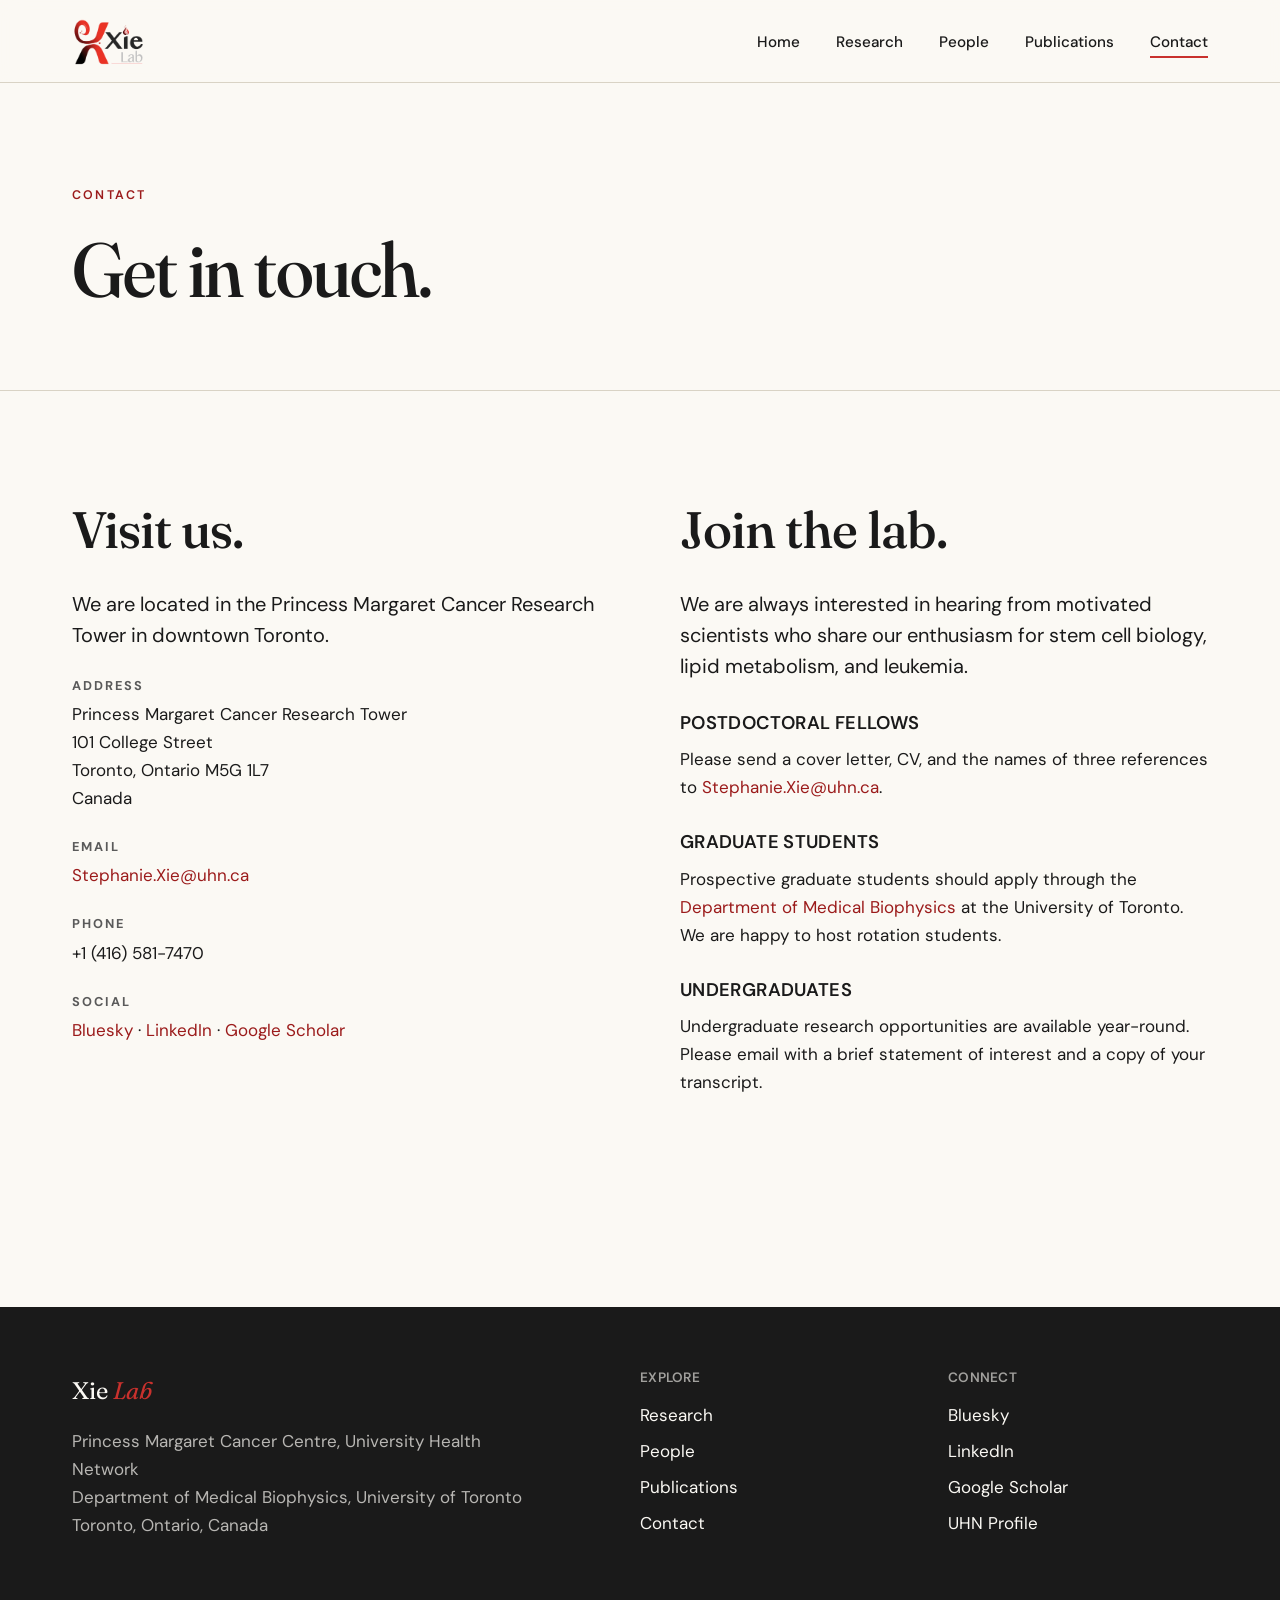
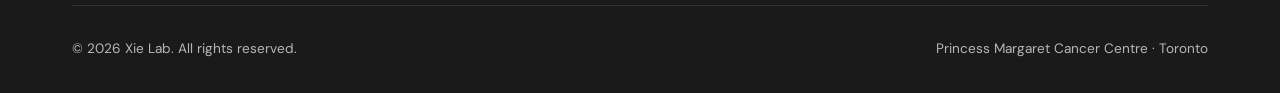
==== commit cc0f310f: "Fix broken mailto links on contact page Both email links displayed Stephanie.Xie@uhn.ca but pointed " ====
--- a/contact.html
+++ b/contact.html
@@ -52,7 +52,7 @@
           </p>
 
           <p><strong>Email</strong>
-            <a href="mailto:[email protected]">Stephanie.Xie@uhn.ca</a>
+            <a href="mailto:Stephanie.Xie@uhn.ca">Stephanie.Xie@uhn.ca</a>
           </p>
 
           <p><strong>Phone</strong>
@@ -61,6 +61,7 @@
 
           <p><strong>Social</strong>
             <a href="https://bsky.app/profile/stephxie.bsky.social">Bluesky</a> ·
+            <a href="https://www.linkedin.com/in/stephaniexielab/">LinkedIn</a> ·
             <a href="https://scholar.google.com/citations?user=MbxBhZsAAAAJ">Google Scholar</a>
           </p>
         </div>
@@ -76,7 +77,7 @@
           <h4 style="margin-top: 2rem; margin-bottom: 0.75rem;">Postdoctoral fellows</h4>
           <p>
             Please send a cover letter, CV, and the names of three references to
-            <a href="mailto:[email protected]">Stephanie.Xie@uhn.ca</a>.
+            <a href="mailto:Stephanie.Xie@uhn.ca">Stephanie.Xie@uhn.ca</a>.
           </p>
 
           <h4 style="margin-top: 2rem; margin-bottom: 0.75rem;">Graduate students</h4>
@@ -121,6 +122,7 @@
           <h4>Connect</h4>
           <ul>
             <li><a href="https://bsky.app/profile/stephxie.bsky.social">Bluesky</a></li>
+            <li><a href="https://www.linkedin.com/in/stephaniexielab/">LinkedIn</a></li>
             <li><a href="https://scholar.google.com/citations?user=MbxBhZsAAAAJ">Google Scholar</a></li>
             <li><a href="https://www.uhnresearch.ca/researcher/stephanie-xie">UHN Profile</a></li>
           </ul>
--- a/css/styles.css
+++ b/css/styles.css
@@ -113,13 +113,22 @@
   position: relative;
   overflow: hidden;
 }
+.hero .container {
+  max-width: none;
+  padding-left: max(2rem, calc((100vw - 1200px) / 2 + 2rem));
+  padding-right: 2rem;
+}
 .hero-grid {
   display: grid;
-  grid-template-columns: 1.1fr 1fr;
-  gap: 4rem;
+  grid-template-columns: minmax(0, 1fr) minmax(0, 1.7fr);
+  gap: 2.5rem;
   align-items: center;
 }
-.hero h1 { margin-bottom: 1.5rem; }
+.hero h1 {
+  margin-bottom: 1.5rem;
+  font-size: clamp(2.1rem, 4vw, 4.2rem);
+  overflow-wrap: break-word;
+}
 .hero h1 em {
   font-style: italic;
   color: var(--brand);
@@ -134,13 +143,11 @@
 .hero-cta { display: flex; gap: 1rem; flex-wrap: wrap; }
 
 .hero-image {
-  aspect-ratio: 1.43 / 1;
   position: relative;
 }
 .hero-image img {
   width: 100%;
-  height: 100%;
-  object-fit: contain;
+  height: auto;
   display: block;
 }
 
@@ -255,25 +262,27 @@
 .funders h4 { color: var(--ink-muted); margin-bottom: 3rem; }
 .funder-grid {
   display: grid;
-  grid-template-columns: repeat(auto-fit, minmax(160px, 1fr));
-  gap: 2.5rem;
-  max-width: 900px;
+  grid-template-columns: repeat(auto-fit, minmax(240px, 1fr));
+  gap: 2rem;
+  max-width: 1200px;
   margin: 0 auto;
-  align-items: center;
+  align-items: stretch;
 }
 .funder-logo {
-  height: 60px;
+  height: 170px;
   display: flex;
   align-items: center;
   justify-content: center;
-  font-family: 'Fraunces', serif;
-  font-style: italic;
-  color: var(--ink-muted);
-  border: 1px dashed var(--rule);
-  border-radius: 4px;
-  padding: 1rem;
-  font-size: 0.9rem;
-  text-align: center;
+  background: #fff;
+  border: 1px solid var(--rule);
+  border-radius: 8px;
+  padding: 1.75rem 2rem;
+}
+.funder-logo img {
+  max-height: 100%;
+  max-width: 100%;
+  object-fit: contain;
+  display: block;
 }
 
 /* ---------- Footer ---------- */
@@ -319,7 +328,7 @@
 
 /* ---------- People ---------- */
 .people-section { padding: 5rem 0; }
-.people-section + .people-section { padding-top: 0; }
+.people-section + .people-section { padding-top: 4rem; }
 .people-grid {
   display: grid;
   grid-template-columns: repeat(auto-fill, minmax(240px, 1fr));
@@ -407,3 +416,75 @@
   .footer-bottom { flex-direction: column; gap: 1rem; }
 }
 
+
+/* ---------- Keywords line (hero) ---------- */
+.keywords {
+  margin-top: 2rem;
+  font-size: 0.85rem;
+  color: var(--ink-muted);
+  letter-spacing: 0.01em;
+  max-width: 55ch;
+}
+.keywords strong {
+  color: var(--brand);
+  font-weight: 600;
+  text-transform: uppercase;
+  letter-spacing: 0.12em;
+  font-size: 0.72rem;
+  display: block;
+  margin-bottom: 0.4rem;
+}
+
+/* ---------- Key questions (research themes) ---------- */
+.key-questions {
+  margin: 1.75rem 0;
+  padding: 1.5rem 1.75rem;
+  background: var(--bg-alt);
+  border-left: 3px solid var(--accent);
+  border-radius: 2px;
+}
+.story .key-questions { background: var(--bg); }
+.key-questions h4 {
+  font-size: 0.78rem;
+  letter-spacing: 0.15em;
+  color: var(--ink-muted);
+  margin-bottom: 1rem;
+}
+.key-questions ul { list-style: none; }
+.key-questions li {
+  position: relative;
+  padding-left: 1.5rem;
+  margin-bottom: 0.6rem;
+  line-height: 1.5;
+}
+.key-questions li:last-child { margin-bottom: 0; }
+.key-questions li::before {
+  content: '→';
+  position: absolute;
+  left: 0;
+  color: var(--accent);
+  font-weight: 600;
+}
+
+/* ---------- Approach list (How we work) ---------- */
+.approach-list {
+  list-style: none;
+  display: grid;
+  grid-template-columns: repeat(2, 1fr);
+  gap: 0.75rem 2rem;
+  margin: 2rem 0;
+}
+.approach-list li {
+  position: relative;
+  padding-left: 1.75rem;
+  font-weight: 500;
+}
+.approach-list li::before {
+  content: '✦';
+  position: absolute;
+  left: 0;
+  color: var(--accent);
+}
+@media (max-width: 860px) {
+  .approach-list { grid-template-columns: 1fr; }
+}
